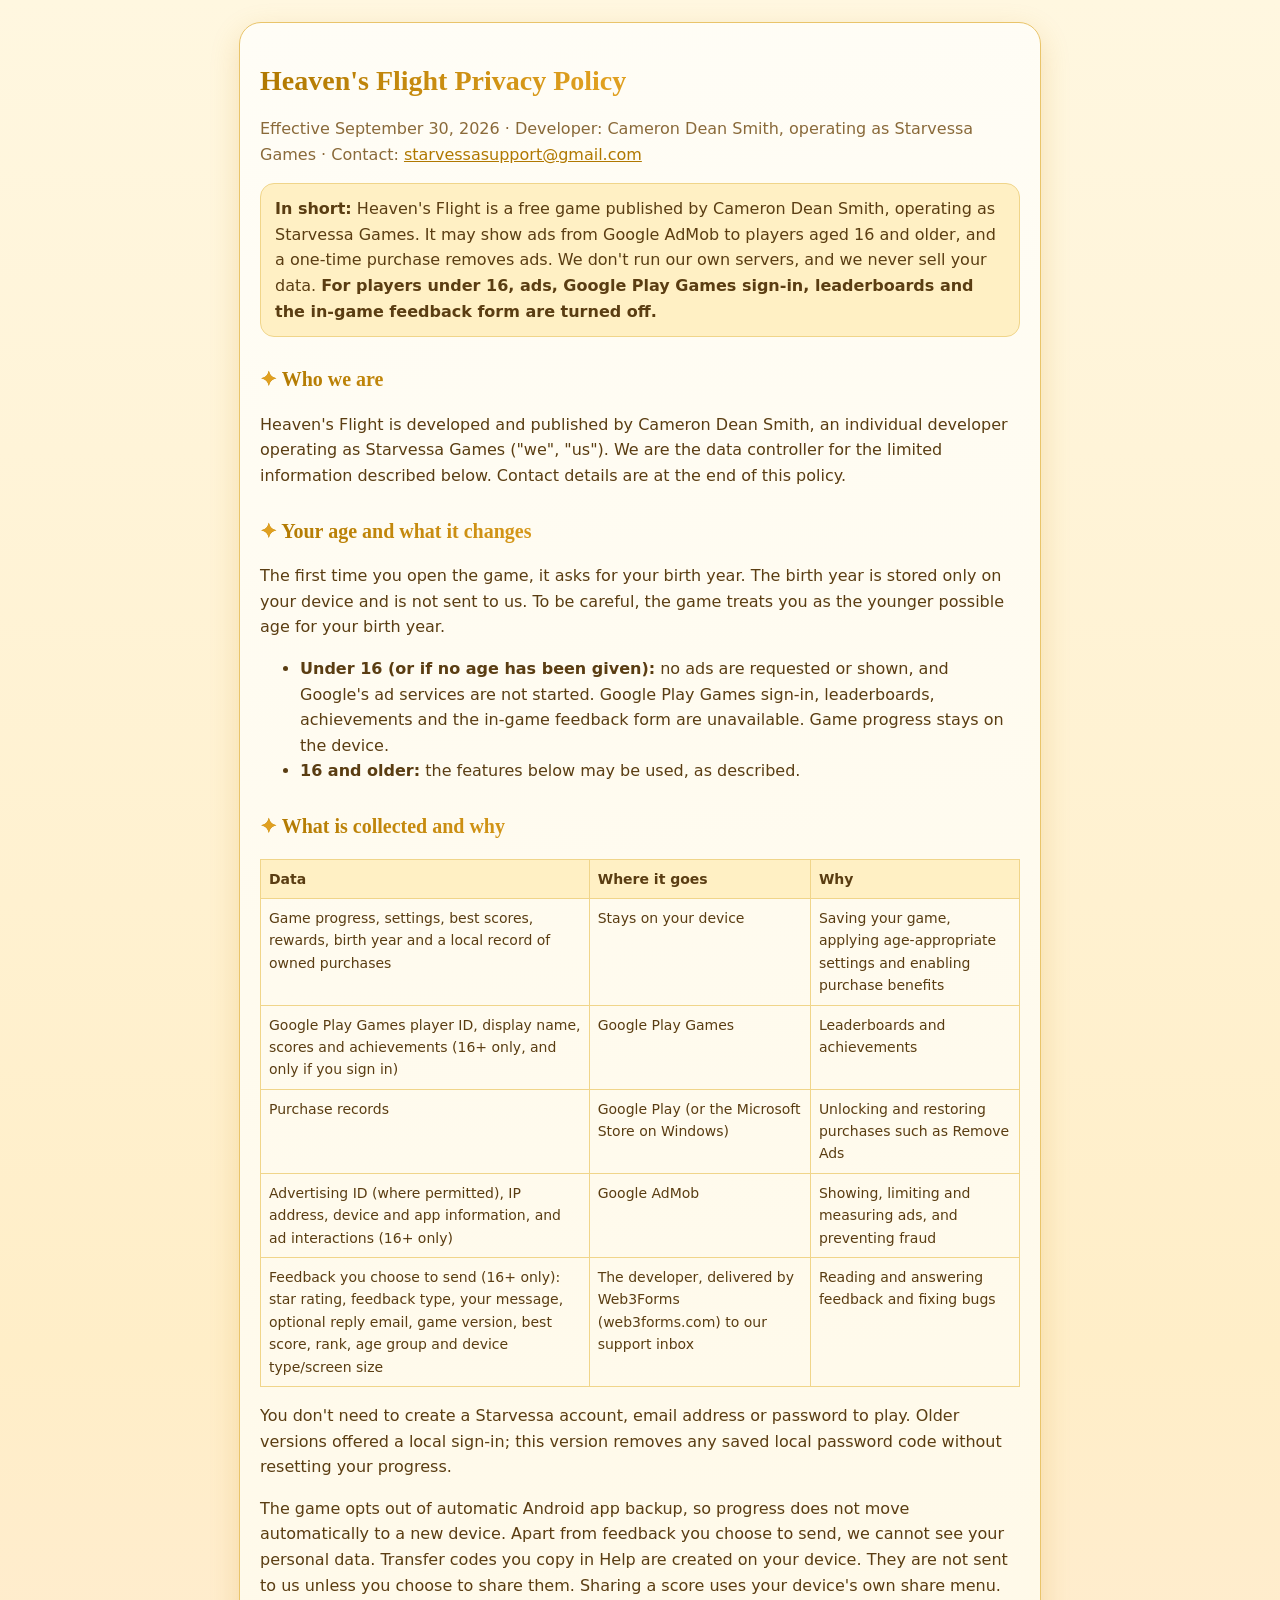
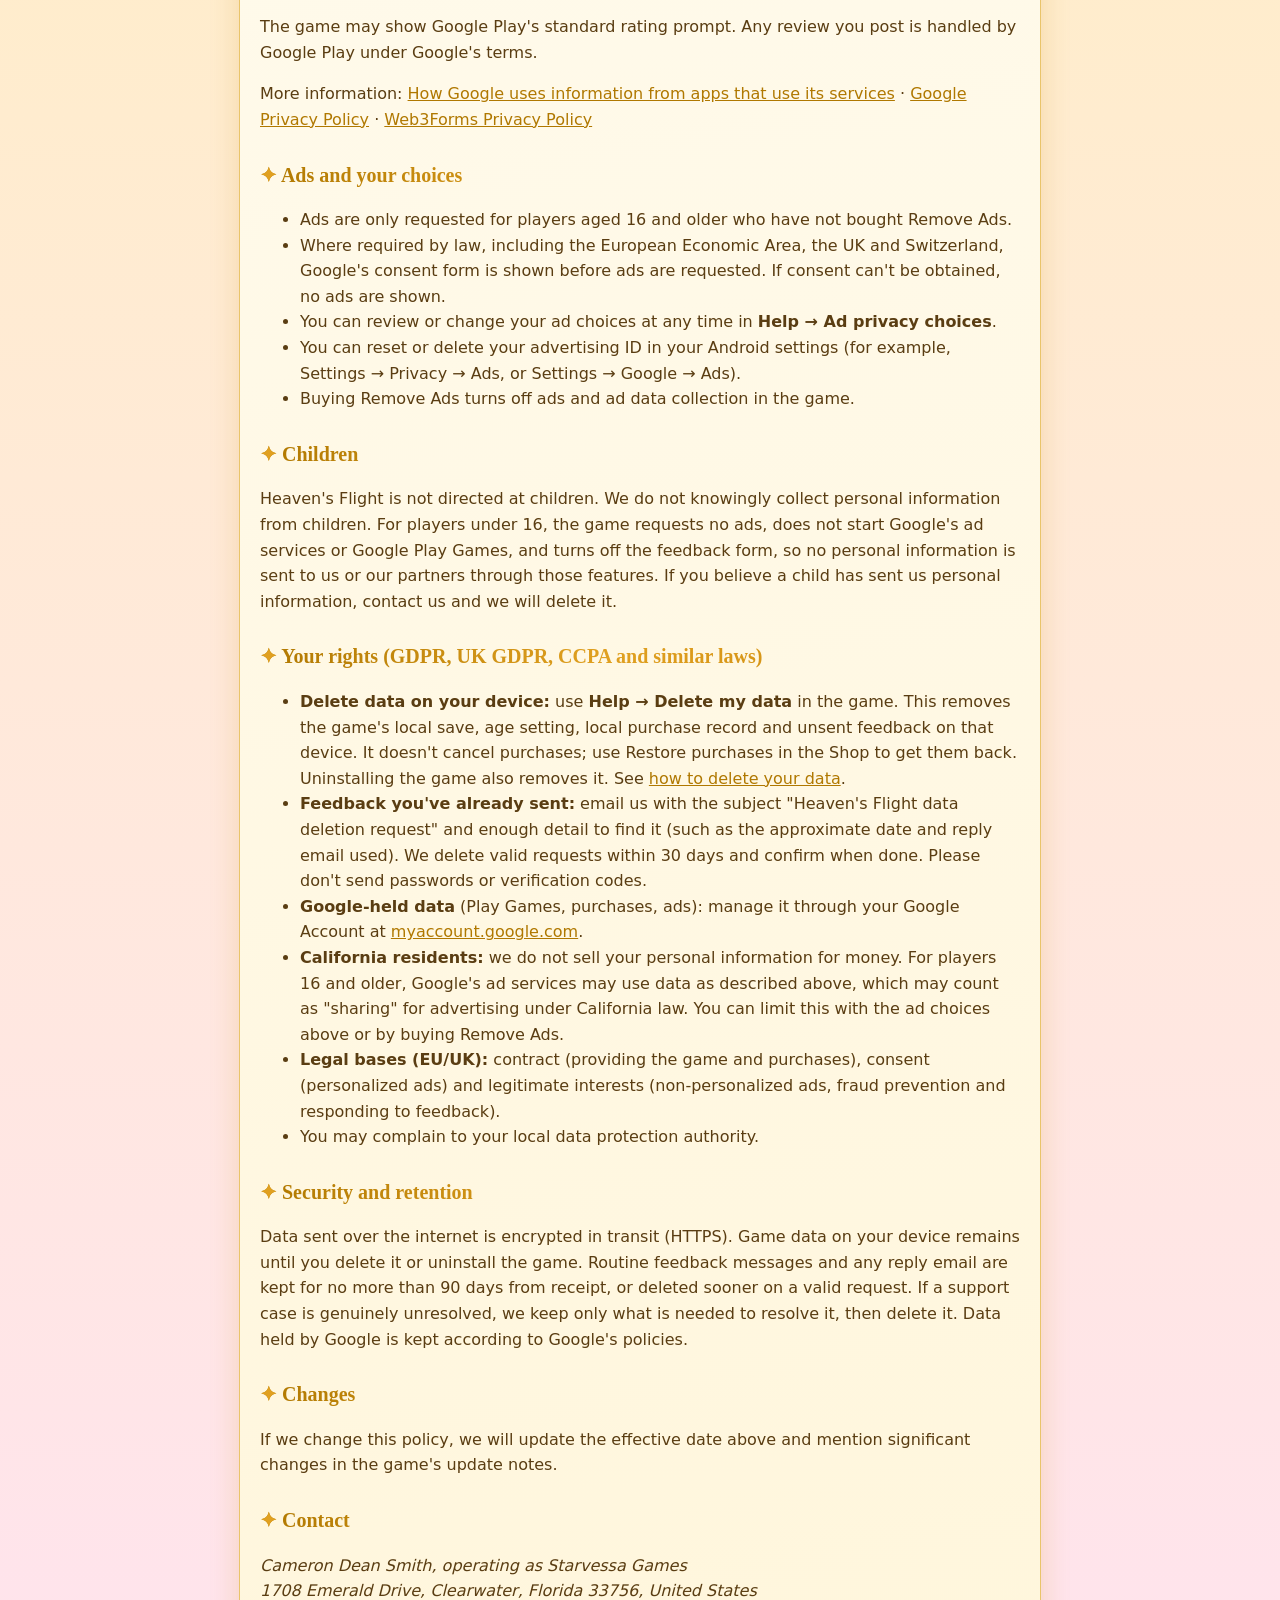
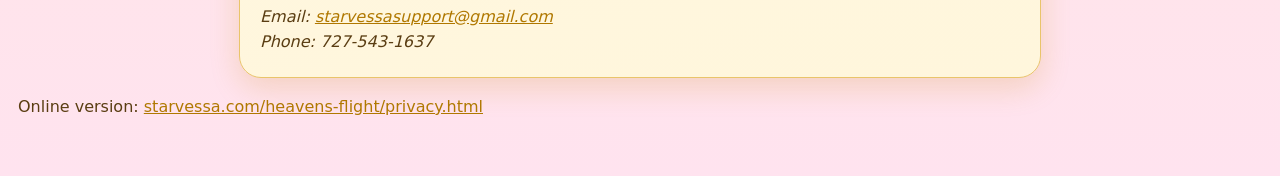
==== privacy.html @ d655bfd2 "Add files via upload" ====
<!doctype html><html lang="en"><meta charset="utf-8"><meta name="viewport" content="width=device-width,initial-scale=1"><title>Heaven's Flight Privacy Policy</title><style>body{background:linear-gradient(180deg,#fff7e0,#ffeec8 40%,#ffe3ef);color:#5a3d12;font-family:system-ui,sans-serif;line-height:1.6;margin:0;padding:22px 18px 40px}main{max-width:760px;margin:auto;background:linear-gradient(170deg,#fffdf6,#fff6dc);border:1.5px solid #e9c46a;border-radius:22px;padding:22px 20px;box-shadow:0 10px 30px #c9860a33}h1,h2{font-family:'Noto Serif',Georgia,serif;background:linear-gradient(90deg,#b07800,#e0a020 45%,#c9860a);-webkit-background-clip:text;background-clip:text;color:transparent}h1{font-size:28px;line-height:1.2}h2{font-size:20px;margin-top:26px}h2::before{content:'✦ ';color:#e0a020;-webkit-text-fill-color:#e0a020}a{color:#b07800}.meta{color:#8a6a3a}.summary{background:#fff0c4;border:1px solid #f0d58a;padding:12px 14px;border-radius:14px}table{border-collapse:collapse;width:100%;font-size:14px}td,th{border:1px solid #f0d58a;padding:8px;text-align:left;vertical-align:top}th{background:#fff0c4}</style><body><main><h1>Heaven's Flight Privacy Policy</h1>
<div class="meta">Effective September 30, 2026 · Developer: Cameron Dean Smith, operating as Starvessa Games · Contact: <a href="mailto:starvessasupport@gmail.com">starvessasupport@gmail.com</a></div>

<p class="summary"><strong>In short:</strong> Heaven's Flight is a free game published by Cameron Dean Smith, operating as Starvessa Games. It may show ads from Google AdMob to players aged 16 and older, and a one-time purchase removes ads. We don't run our own servers, and we never sell your data. <strong>For players under 16, ads, Google Play Games sign-in, leaderboards and the in-game feedback form are turned off.</strong></p>

<h2>Who we are</h2>
<p>Heaven's Flight is developed and published by Cameron Dean Smith, an individual developer operating as Starvessa Games ("we", "us"). We are the data controller for the limited information described below. Contact details are at the end of this policy.</p>

<h2>Your age and what it changes</h2>
<p>The first time you open the game, it asks for your birth year. The birth year is stored only on your device and is not sent to us. To be careful, the game treats you as the younger possible age for your birth year.</p>
<ul>
  <li><strong>Under 16 (or if no age has been given):</strong> no ads are requested or shown, and Google's ad services are not started. Google Play Games sign-in, leaderboards, achievements and the in-game feedback form are unavailable. Game progress stays on the device.</li>
  <li><strong>16 and older:</strong> the features below may be used, as described.</li>
</ul>

<h2>What is collected and why</h2>
<div class="tbl"><table>
  <thead><tr><th>Data</th><th>Where it goes</th><th>Why</th></tr></thead>
  <tbody>
    <tr><td>Game progress, settings, best scores, rewards, birth year and a local record of owned purchases</td><td>Stays on your device</td><td>Saving your game, applying age-appropriate settings and enabling purchase benefits</td></tr>
    <tr><td>Google Play Games player ID, display name, scores and achievements (16+ only, and only if you sign in)</td><td>Google Play Games</td><td>Leaderboards and achievements</td></tr>
    <tr><td>Purchase records</td><td>Google Play (or the Microsoft Store on Windows)</td><td>Unlocking and restoring purchases such as Remove Ads</td></tr>
    <tr><td>Advertising ID (where permitted), IP address, device and app information, and ad interactions (16+ only)</td><td>Google AdMob</td><td>Showing, limiting and measuring ads, and preventing fraud</td></tr>
    <tr><td>Feedback you choose to send (16+ only): star rating, feedback type, your message, optional reply email, game version, best score, rank, age group and device type/screen size</td><td>The developer, delivered by Web3Forms (web3forms.com) to our support inbox</td><td>Reading and answering feedback and fixing bugs</td></tr>
  </tbody>
</table></div>
<p>You don't need to create a Starvessa account, email address or password to play. Older versions offered a local sign-in; this version removes any saved local password code without resetting your progress.</p>
<p>The game opts out of automatic Android app backup, so progress does not move automatically to a new device. Apart from feedback you choose to send, we cannot see your personal data. Transfer codes you copy in Help are created on your device. They are not sent to us unless you choose to share them. Sharing a score uses your device's own share menu.</p>
<p>The game may show Google Play's standard rating prompt. Any review you post is handled by Google Play under Google's terms.</p>
<p>More information: <a href="https://policies.google.com/technologies/partner-sites">How Google uses information from apps that use its services</a> · <a href="https://policies.google.com/privacy">Google Privacy Policy</a> · <a href="https://web3forms.com/privacy">Web3Forms Privacy Policy</a></p>

<h2>Ads and your choices</h2>
<ul>
  <li>Ads are only requested for players aged 16 and older who have not bought Remove Ads.</li>
  <li>Where required by law, including the European Economic Area, the UK and Switzerland, Google's consent form is shown before ads are requested. If consent can't be obtained, no ads are shown.</li>
  <li>You can review or change your ad choices at any time in <strong>Help → Ad privacy choices</strong>.</li>
  <li>You can reset or delete your advertising ID in your Android settings (for example, Settings → Privacy → Ads, or Settings → Google → Ads).</li>
  <li>Buying Remove Ads turns off ads and ad data collection in the game.</li>
</ul>

<h2>Children</h2>
<p>Heaven's Flight is not directed at children. We do not knowingly collect personal information from children. For players under 16, the game requests no ads, does not start Google's ad services or Google Play Games, and turns off the feedback form, so no personal information is sent to us or our partners through those features. If you believe a child has sent us personal information, contact us and we will delete it.</p>

<h2>Your rights (GDPR, UK GDPR, CCPA and similar laws)</h2>
<ul>
  <li><strong>Delete data on your device:</strong> use <strong>Help → Delete my data</strong> in the game. This removes the game's local save, age setting, local purchase record and unsent feedback on that device. It doesn't cancel purchases; use Restore purchases in the Shop to get them back. Uninstalling the game also removes it. See <a href="https://starvessa.com/delete-data.html">how to delete your data</a>.</li>
  <li><strong>Feedback you've already sent:</strong> email us with the subject "Heaven's Flight data deletion request" and enough detail to find it (such as the approximate date and reply email used). We delete valid requests within 30 days and confirm when done. Please don't send passwords or verification codes.</li>
  <li><strong>Google-held data</strong> (Play Games, purchases, ads): manage it through your Google Account at <a href="https://myaccount.google.com">myaccount.google.com</a>.</li>
  <li><strong>California residents:</strong> we do not sell your personal information for money. For players 16 and older, Google's ad services may use data as described above, which may count as "sharing" for advertising under California law. You can limit this with the ad choices above or by buying Remove Ads.</li>
  <li><strong>Legal bases (EU/UK):</strong> contract (providing the game and purchases), consent (personalized ads) and legitimate interests (non-personalized ads, fraud prevention and responding to feedback).</li>
  <li>You may complain to your local data protection authority.</li>
</ul>

<h2>Security and retention</h2>
<p>Data sent over the internet is encrypted in transit (HTTPS). Game data on your device remains until you delete it or uninstall the game. Routine feedback messages and any reply email are kept for no more than 90 days from receipt, or deleted sooner on a valid request. If a support case is genuinely unresolved, we keep only what is needed to resolve it, then delete it. Data held by Google is kept according to Google's policies.</p>

<h2>Changes</h2>
<p>If we change this policy, we will update the effective date above and mention significant changes in the game's update notes.</p>

<h2>Contact</h2>
<address>
Cameron Dean Smith, operating as Starvessa Games<br>
1708 Emerald Drive, Clearwater, Florida 33756, United States<br>
Email: <a href="mailto:starvessasupport@gmail.com">starvessasupport@gmail.com</a><br>
Phone: 727-543-1637
</address></main><p>Online version: <a href="https://starvessa.com/heavens-flight/privacy.html">starvessa.com/heavens-flight/privacy.html</a></p></body></html>
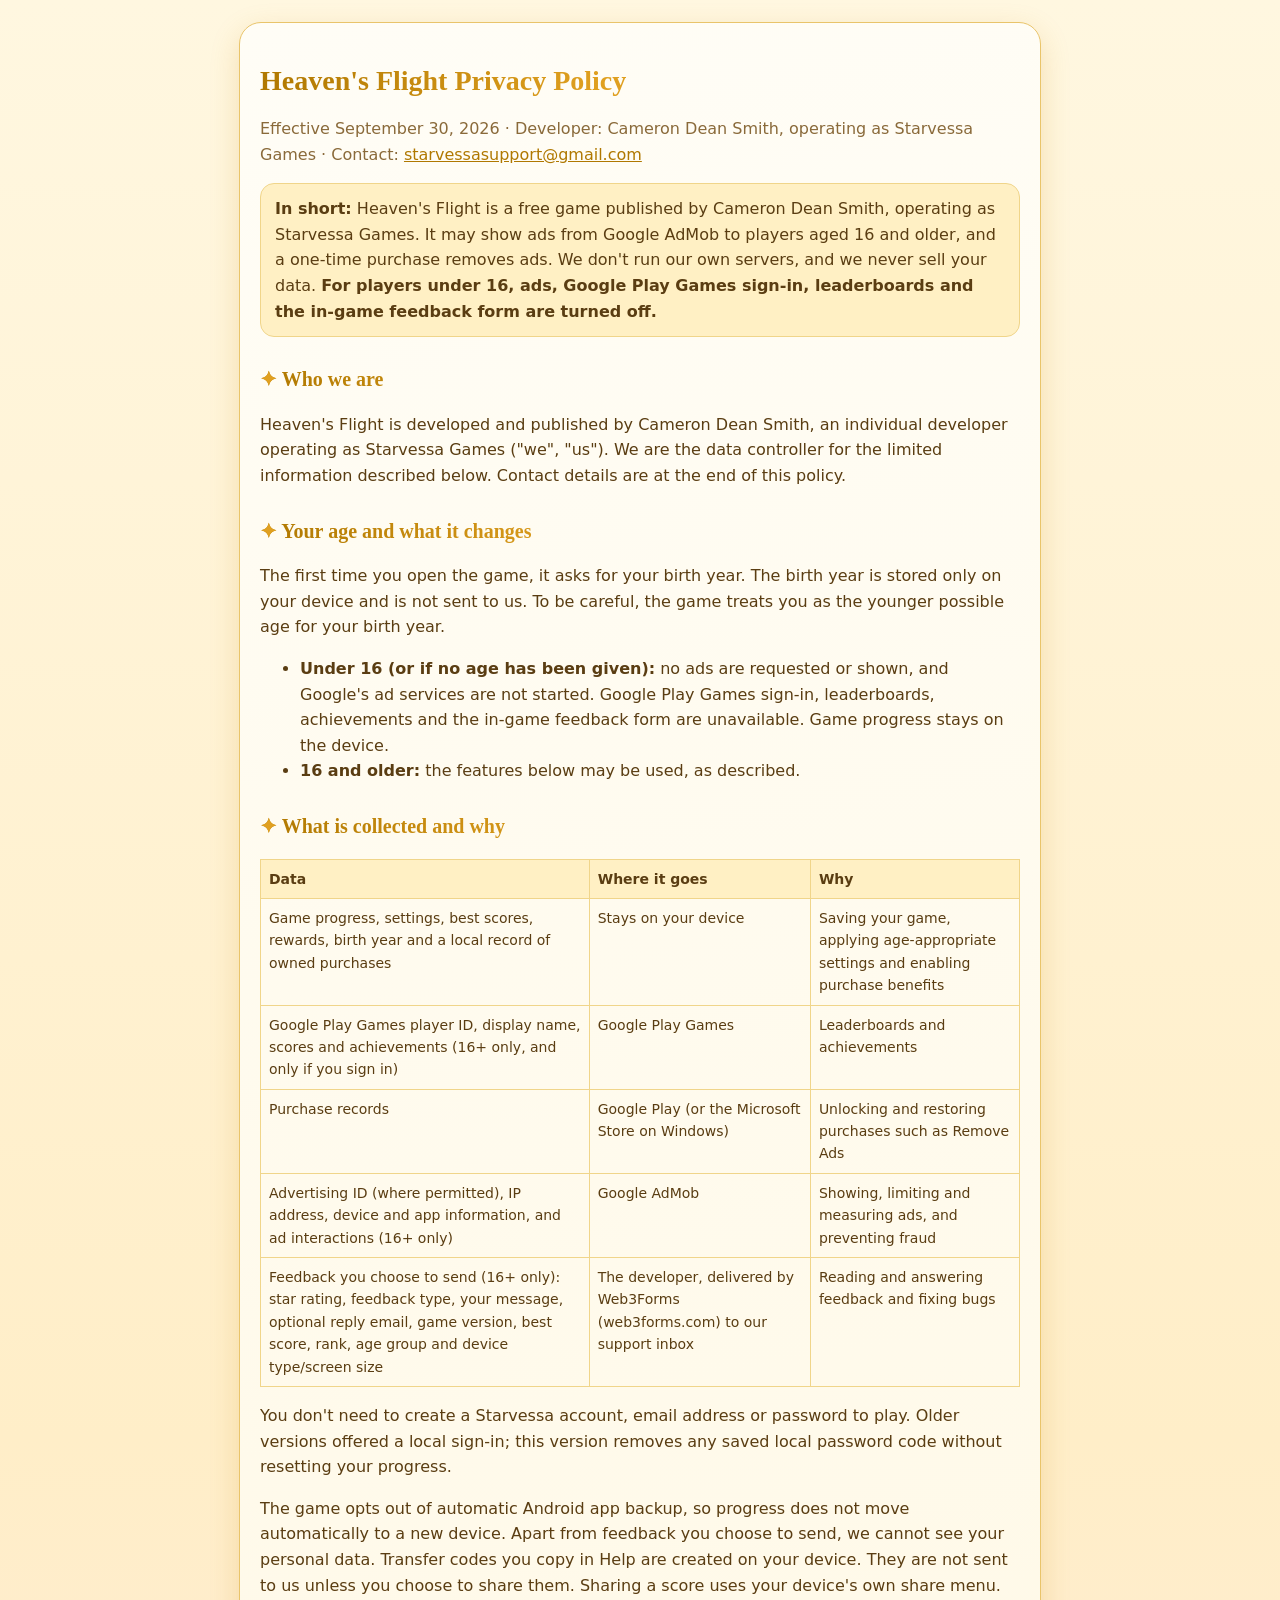
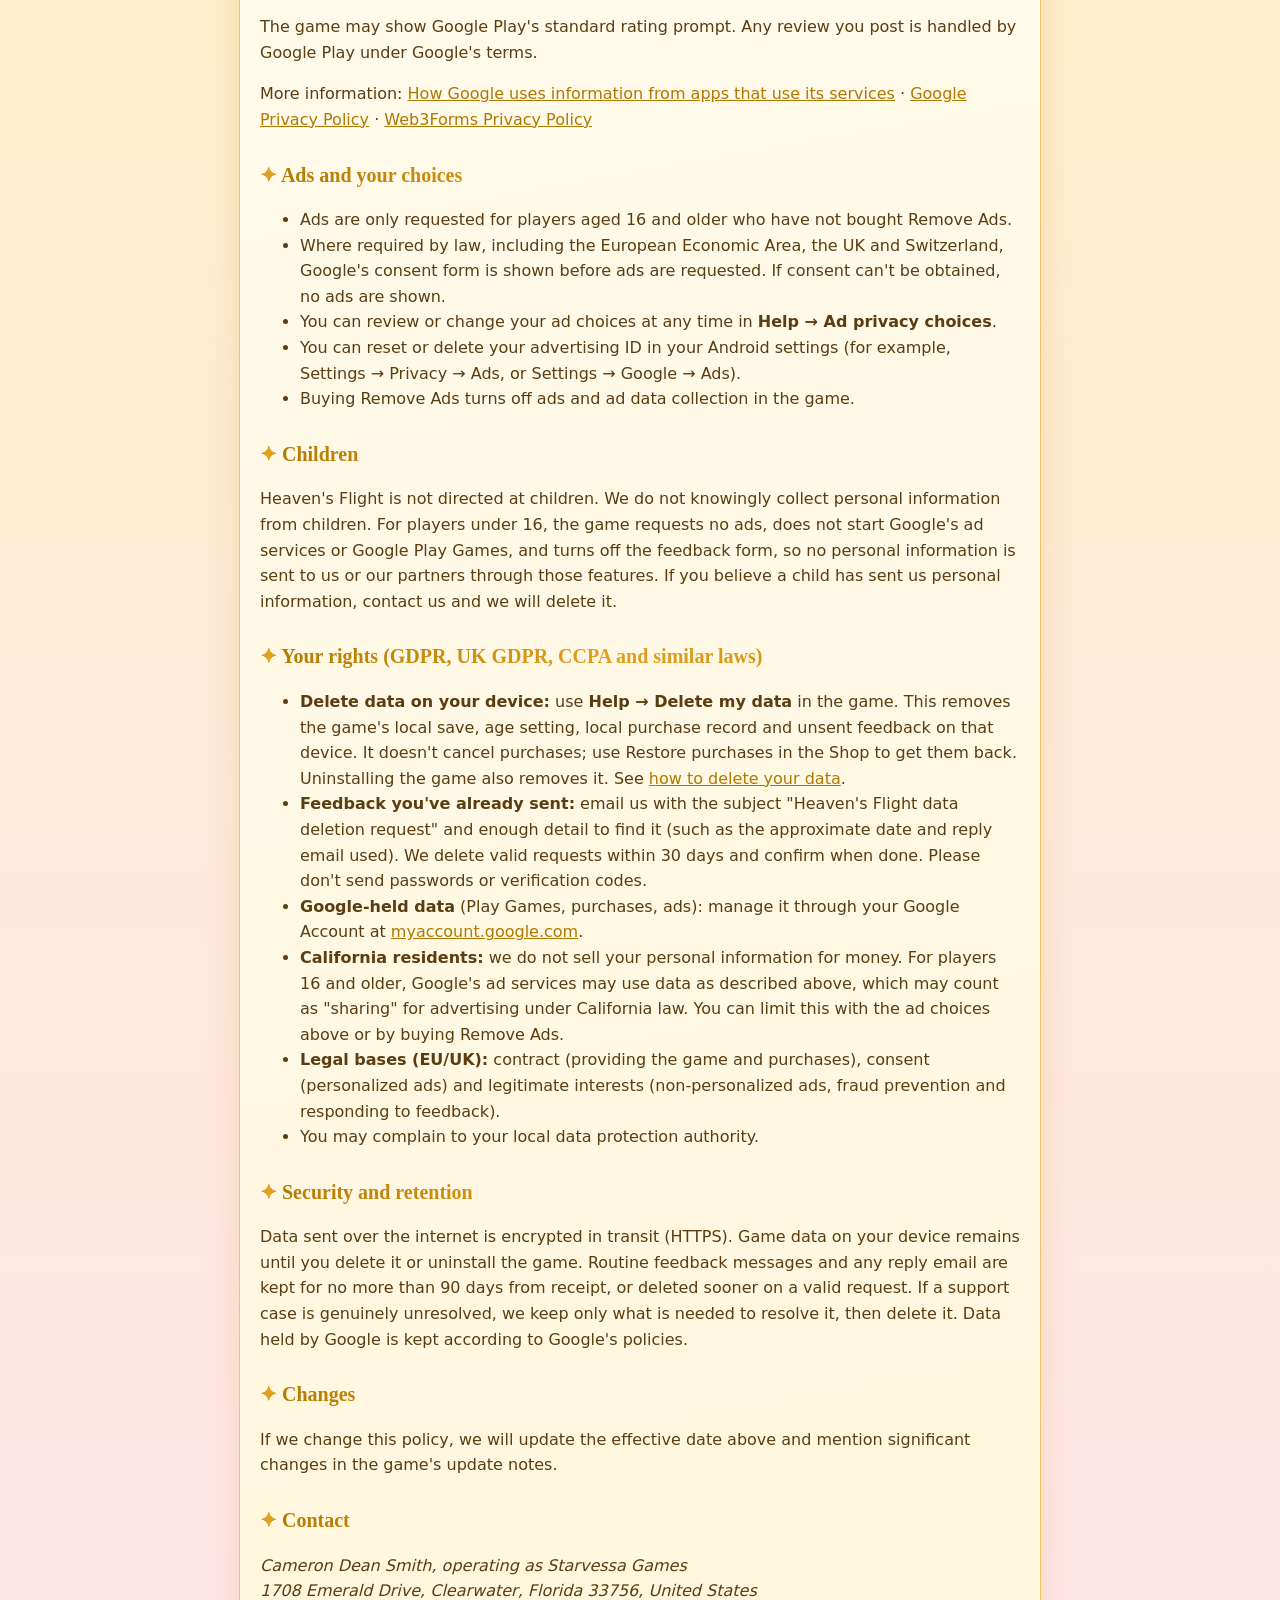
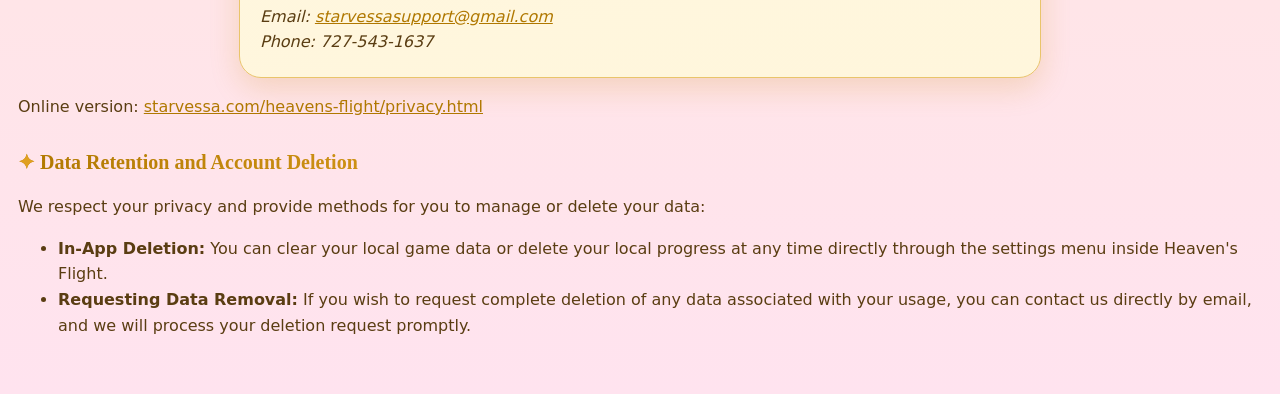
==== commit 9989e681: "Add files via upload" ====
--- a/privacy.html
+++ b/privacy.html
@@ -1,66 +1,73 @@
-<!doctype html><html lang="en"><meta charset="utf-8"><meta name="viewport" content="width=device-width,initial-scale=1"><title>Heaven's Flight Privacy Policy</title><style>body{background:linear-gradient(180deg,#fff7e0,#ffeec8 40%,#ffe3ef);color:#5a3d12;font-family:system-ui,sans-serif;line-height:1.6;margin:0;padding:22px 18px 40px}main{max-width:760px;margin:auto;background:linear-gradient(170deg,#fffdf6,#fff6dc);border:1.5px solid #e9c46a;border-radius:22px;padding:22px 20px;box-shadow:0 10px 30px #c9860a33}h1,h2{font-family:'Noto Serif',Georgia,serif;background:linear-gradient(90deg,#b07800,#e0a020 45%,#c9860a);-webkit-background-clip:text;background-clip:text;color:transparent}h1{font-size:28px;line-height:1.2}h2{font-size:20px;margin-top:26px}h2::before{content:'✦ ';color:#e0a020;-webkit-text-fill-color:#e0a020}a{color:#b07800}.meta{color:#8a6a3a}.summary{background:#fff0c4;border:1px solid #f0d58a;padding:12px 14px;border-radius:14px}table{border-collapse:collapse;width:100%;font-size:14px}td,th{border:1px solid #f0d58a;padding:8px;text-align:left;vertical-align:top}th{background:#fff0c4}</style><body><main><h1>Heaven's Flight Privacy Policy</h1>
-<div class="meta">Effective September 30, 2026 · Developer: Cameron Dean Smith, operating as Starvessa Games · Contact: <a href="mailto:starvessasupport@gmail.com">starvessasupport@gmail.com</a></div>
-
-<p class="summary"><strong>In short:</strong> Heaven's Flight is a free game published by Cameron Dean Smith, operating as Starvessa Games. It may show ads from Google AdMob to players aged 16 and older, and a one-time purchase removes ads. We don't run our own servers, and we never sell your data. <strong>For players under 16, ads, Google Play Games sign-in, leaderboards and the in-game feedback form are turned off.</strong></p>
-
-<h2>Who we are</h2>
-<p>Heaven's Flight is developed and published by Cameron Dean Smith, an individual developer operating as Starvessa Games ("we", "us"). We are the data controller for the limited information described below. Contact details are at the end of this policy.</p>
-
-<h2>Your age and what it changes</h2>
-<p>The first time you open the game, it asks for your birth year. The birth year is stored only on your device and is not sent to us. To be careful, the game treats you as the younger possible age for your birth year.</p>
-<ul>
-  <li><strong>Under 16 (or if no age has been given):</strong> no ads are requested or shown, and Google's ad services are not started. Google Play Games sign-in, leaderboards, achievements and the in-game feedback form are unavailable. Game progress stays on the device.</li>
-  <li><strong>16 and older:</strong> the features below may be used, as described.</li>
-</ul>
-
-<h2>What is collected and why</h2>
-<div class="tbl"><table>
-  <thead><tr><th>Data</th><th>Where it goes</th><th>Why</th></tr></thead>
-  <tbody>
-    <tr><td>Game progress, settings, best scores, rewards, birth year and a local record of owned purchases</td><td>Stays on your device</td><td>Saving your game, applying age-appropriate settings and enabling purchase benefits</td></tr>
-    <tr><td>Google Play Games player ID, display name, scores and achievements (16+ only, and only if you sign in)</td><td>Google Play Games</td><td>Leaderboards and achievements</td></tr>
-    <tr><td>Purchase records</td><td>Google Play (or the Microsoft Store on Windows)</td><td>Unlocking and restoring purchases such as Remove Ads</td></tr>
-    <tr><td>Advertising ID (where permitted), IP address, device and app information, and ad interactions (16+ only)</td><td>Google AdMob</td><td>Showing, limiting and measuring ads, and preventing fraud</td></tr>
-    <tr><td>Feedback you choose to send (16+ only): star rating, feedback type, your message, optional reply email, game version, best score, rank, age group and device type/screen size</td><td>The developer, delivered by Web3Forms (web3forms.com) to our support inbox</td><td>Reading and answering feedback and fixing bugs</td></tr>
-  </tbody>
-</table></div>
-<p>You don't need to create a Starvessa account, email address or password to play. Older versions offered a local sign-in; this version removes any saved local password code without resetting your progress.</p>
-<p>The game opts out of automatic Android app backup, so progress does not move automatically to a new device. Apart from feedback you choose to send, we cannot see your personal data. Transfer codes you copy in Help are created on your device. They are not sent to us unless you choose to share them. Sharing a score uses your device's own share menu.</p>
-<p>The game may show Google Play's standard rating prompt. Any review you post is handled by Google Play under Google's terms.</p>
-<p>More information: <a href="https://policies.google.com/technologies/partner-sites">How Google uses information from apps that use its services</a> · <a href="https://policies.google.com/privacy">Google Privacy Policy</a> · <a href="https://web3forms.com/privacy">Web3Forms Privacy Policy</a></p>
-
-<h2>Ads and your choices</h2>
-<ul>
-  <li>Ads are only requested for players aged 16 and older who have not bought Remove Ads.</li>
-  <li>Where required by law, including the European Economic Area, the UK and Switzerland, Google's consent form is shown before ads are requested. If consent can't be obtained, no ads are shown.</li>
-  <li>You can review or change your ad choices at any time in <strong>Help → Ad privacy choices</strong>.</li>
-  <li>You can reset or delete your advertising ID in your Android settings (for example, Settings → Privacy → Ads, or Settings → Google → Ads).</li>
-  <li>Buying Remove Ads turns off ads and ad data collection in the game.</li>
-</ul>
-
-<h2>Children</h2>
-<p>Heaven's Flight is not directed at children. We do not knowingly collect personal information from children. For players under 16, the game requests no ads, does not start Google's ad services or Google Play Games, and turns off the feedback form, so no personal information is sent to us or our partners through those features. If you believe a child has sent us personal information, contact us and we will delete it.</p>
-
-<h2>Your rights (GDPR, UK GDPR, CCPA and similar laws)</h2>
-<ul>
-  <li><strong>Delete data on your device:</strong> use <strong>Help → Delete my data</strong> in the game. This removes the game's local save, age setting, local purchase record and unsent feedback on that device. It doesn't cancel purchases; use Restore purchases in the Shop to get them back. Uninstalling the game also removes it. See <a href="https://starvessa.com/delete-data.html">how to delete your data</a>.</li>
-  <li><strong>Feedback you've already sent:</strong> email us with the subject "Heaven's Flight data deletion request" and enough detail to find it (such as the approximate date and reply email used). We delete valid requests within 30 days and confirm when done. Please don't send passwords or verification codes.</li>
-  <li><strong>Google-held data</strong> (Play Games, purchases, ads): manage it through your Google Account at <a href="https://myaccount.google.com">myaccount.google.com</a>.</li>
-  <li><strong>California residents:</strong> we do not sell your personal information for money. For players 16 and older, Google's ad services may use data as described above, which may count as "sharing" for advertising under California law. You can limit this with the ad choices above or by buying Remove Ads.</li>
-  <li><strong>Legal bases (EU/UK):</strong> contract (providing the game and purchases), consent (personalized ads) and legitimate interests (non-personalized ads, fraud prevention and responding to feedback).</li>
-  <li>You may complain to your local data protection authority.</li>
-</ul>
-
-<h2>Security and retention</h2>
-<p>Data sent over the internet is encrypted in transit (HTTPS). Game data on your device remains until you delete it or uninstall the game. Routine feedback messages and any reply email are kept for no more than 90 days from receipt, or deleted sooner on a valid request. If a support case is genuinely unresolved, we keep only what is needed to resolve it, then delete it. Data held by Google is kept according to Google's policies.</p>
-
-<h2>Changes</h2>
-<p>If we change this policy, we will update the effective date above and mention significant changes in the game's update notes.</p>
-
-<h2>Contact</h2>
-<address>
-Cameron Dean Smith, operating as Starvessa Games<br>
-1708 Emerald Drive, Clearwater, Florida 33756, United States<br>
-Email: <a href="mailto:starvessasupport@gmail.com">starvessasupport@gmail.com</a><br>
-Phone: 727-543-1637
-</address></main><p>Online version: <a href="https://starvessa.com/heavens-flight/privacy.html">starvessa.com/heavens-flight/privacy.html</a></p></body></html>+<!doctype html><html lang="en"><meta charset="utf-8"><meta name="viewport" content="width=device-width,initial-scale=1"><title>Heaven's Flight Privacy Policy</title><style>body{background:linear-gradient(180deg,#fff7e0,#ffeec8 40%,#ffe3ef);color:#5a3d12;font-family:system-ui,sans-serif;line-height:1.6;margin:0;padding:22px 18px 40px}main{max-width:760px;margin:auto;background:linear-gradient(170deg,#fffdf6,#fff6dc);border:1.5px solid #e9c46a;border-radius:22px;padding:22px 20px;box-shadow:0 10px 30px #c9860a33}h1,h2{font-family:'Noto Serif',Georgia,serif;background:linear-gradient(90deg,#b07800,#e0a020 45%,#c9860a);-webkit-background-clip:text;background-clip:text;color:transparent}h1{font-size:28px;line-height:1.2}h2{font-size:20px;margin-top:26px}h2::before{content:'✦ ';color:#e0a020;-webkit-text-fill-color:#e0a020}a{color:#b07800}.meta{color:#8a6a3a}.summary{background:#fff0c4;border:1px solid #f0d58a;padding:12px 14px;border-radius:14px}table{border-collapse:collapse;width:100%;font-size:14px}td,th{border:1px solid #f0d58a;padding:8px;text-align:left;vertical-align:top}th{background:#fff0c4}</style><body><main><h1>Heaven's Flight Privacy Policy</h1>
+<div class="meta">Effective September 30, 2026 · Developer: Cameron Dean Smith, operating as Starvessa Games · Contact: <a href="mailto:starvessasupport@gmail.com">starvessasupport@gmail.com</a></div>
+
+<p class="summary"><strong>In short:</strong> Heaven's Flight is a free game published by Cameron Dean Smith, operating as Starvessa Games. It may show ads from Google AdMob to players aged 16 and older, and a one-time purchase removes ads. We don't run our own servers, and we never sell your data. <strong>For players under 16, ads, Google Play Games sign-in, leaderboards and the in-game feedback form are turned off.</strong></p>
+
+<h2>Who we are</h2>
+<p>Heaven's Flight is developed and published by Cameron Dean Smith, an individual developer operating as Starvessa Games ("we", "us"). We are the data controller for the limited information described below. Contact details are at the end of this policy.</p>
+
+<h2>Your age and what it changes</h2>
+<p>The first time you open the game, it asks for your birth year. The birth year is stored only on your device and is not sent to us. To be careful, the game treats you as the younger possible age for your birth year.</p>
+<ul>
+  <li><strong>Under 16 (or if no age has been given):</strong> no ads are requested or shown, and Google's ad services are not started. Google Play Games sign-in, leaderboards, achievements and the in-game feedback form are unavailable. Game progress stays on the device.</li>
+  <li><strong>16 and older:</strong> the features below may be used, as described.</li>
+</ul>
+
+<h2>What is collected and why</h2>
+<div class="tbl"><table>
+  <thead><tr><th>Data</th><th>Where it goes</th><th>Why</th></tr></thead>
+  <tbody>
+    <tr><td>Game progress, settings, best scores, rewards, birth year and a local record of owned purchases</td><td>Stays on your device</td><td>Saving your game, applying age-appropriate settings and enabling purchase benefits</td></tr>
+    <tr><td>Google Play Games player ID, display name, scores and achievements (16+ only, and only if you sign in)</td><td>Google Play Games</td><td>Leaderboards and achievements</td></tr>
+    <tr><td>Purchase records</td><td>Google Play (or the Microsoft Store on Windows)</td><td>Unlocking and restoring purchases such as Remove Ads</td></tr>
+    <tr><td>Advertising ID (where permitted), IP address, device and app information, and ad interactions (16+ only)</td><td>Google AdMob</td><td>Showing, limiting and measuring ads, and preventing fraud</td></tr>
+    <tr><td>Feedback you choose to send (16+ only): star rating, feedback type, your message, optional reply email, game version, best score, rank, age group and device type/screen size</td><td>The developer, delivered by Web3Forms (web3forms.com) to our support inbox</td><td>Reading and answering feedback and fixing bugs</td></tr>
+  </tbody>
+</table></div>
+<p>You don't need to create a Starvessa account, email address or password to play. Older versions offered a local sign-in; this version removes any saved local password code without resetting your progress.</p>
+<p>The game opts out of automatic Android app backup, so progress does not move automatically to a new device. Apart from feedback you choose to send, we cannot see your personal data. Transfer codes you copy in Help are created on your device. They are not sent to us unless you choose to share them. Sharing a score uses your device's own share menu.</p>
+<p>The game may show Google Play's standard rating prompt. Any review you post is handled by Google Play under Google's terms.</p>
+<p>More information: <a href="https://policies.google.com/technologies/partner-sites">How Google uses information from apps that use its services</a> · <a href="https://policies.google.com/privacy">Google Privacy Policy</a> · <a href="https://web3forms.com/privacy">Web3Forms Privacy Policy</a></p>
+
+<h2>Ads and your choices</h2>
+<ul>
+  <li>Ads are only requested for players aged 16 and older who have not bought Remove Ads.</li>
+  <li>Where required by law, including the European Economic Area, the UK and Switzerland, Google's consent form is shown before ads are requested. If consent can't be obtained, no ads are shown.</li>
+  <li>You can review or change your ad choices at any time in <strong>Help → Ad privacy choices</strong>.</li>
+  <li>You can reset or delete your advertising ID in your Android settings (for example, Settings → Privacy → Ads, or Settings → Google → Ads).</li>
+  <li>Buying Remove Ads turns off ads and ad data collection in the game.</li>
+</ul>
+
+<h2>Children</h2>
+<p>Heaven's Flight is not directed at children. We do not knowingly collect personal information from children. For players under 16, the game requests no ads, does not start Google's ad services or Google Play Games, and turns off the feedback form, so no personal information is sent to us or our partners through those features. If you believe a child has sent us personal information, contact us and we will delete it.</p>
+
+<h2>Your rights (GDPR, UK GDPR, CCPA and similar laws)</h2>
+<ul>
+  <li><strong>Delete data on your device:</strong> use <strong>Help → Delete my data</strong> in the game. This removes the game's local save, age setting, local purchase record and unsent feedback on that device. It doesn't cancel purchases; use Restore purchases in the Shop to get them back. Uninstalling the game also removes it. See <a href="https://starvessa.com/delete-data.html">how to delete your data</a>.</li>
+  <li><strong>Feedback you've already sent:</strong> email us with the subject "Heaven's Flight data deletion request" and enough detail to find it (such as the approximate date and reply email used). We delete valid requests within 30 days and confirm when done. Please don't send passwords or verification codes.</li>
+  <li><strong>Google-held data</strong> (Play Games, purchases, ads): manage it through your Google Account at <a href="https://myaccount.google.com">myaccount.google.com</a>.</li>
+  <li><strong>California residents:</strong> we do not sell your personal information for money. For players 16 and older, Google's ad services may use data as described above, which may count as "sharing" for advertising under California law. You can limit this with the ad choices above or by buying Remove Ads.</li>
+  <li><strong>Legal bases (EU/UK):</strong> contract (providing the game and purchases), consent (personalized ads) and legitimate interests (non-personalized ads, fraud prevention and responding to feedback).</li>
+  <li>You may complain to your local data protection authority.</li>
+</ul>
+
+<h2>Security and retention</h2>
+<p>Data sent over the internet is encrypted in transit (HTTPS). Game data on your device remains until you delete it or uninstall the game. Routine feedback messages and any reply email are kept for no more than 90 days from receipt, or deleted sooner on a valid request. If a support case is genuinely unresolved, we keep only what is needed to resolve it, then delete it. Data held by Google is kept according to Google's policies.</p>
+
+<h2>Changes</h2>
+<p>If we change this policy, we will update the effective date above and mention significant changes in the game's update notes.</p>
+
+<h2>Contact</h2>
+<address>
+Cameron Dean Smith, operating as Starvessa Games<br>
+1708 Emerald Drive, Clearwater, Florida 33756, United States<br>
+Email: <a href="mailto:starvessasupport@gmail.com">starvessasupport@gmail.com</a><br>
+Phone: 727-543-1637
+</address></main><p>Online version: <a href="https://starvessa.com/heavens-flight/privacy.html">starvessa.com/heavens-flight/privacy.html</a></p>
+<h2>Data Retention and Account Deletion</h2>
+    <p>We respect your privacy and provide methods for you to manage or delete your data:</p>
+    <ul>
+        <li><strong>In-App Deletion:</strong> You can clear your local game data or delete your local progress at any time directly through the settings menu inside Heaven's Flight.</li>
+        <li><strong>Requesting Data Removal:</strong> If you wish to request complete deletion of any data associated with your usage, you can contact us directly by email, and we will process your deletion request promptly.</li>
+    </ul>
+</body></html>
